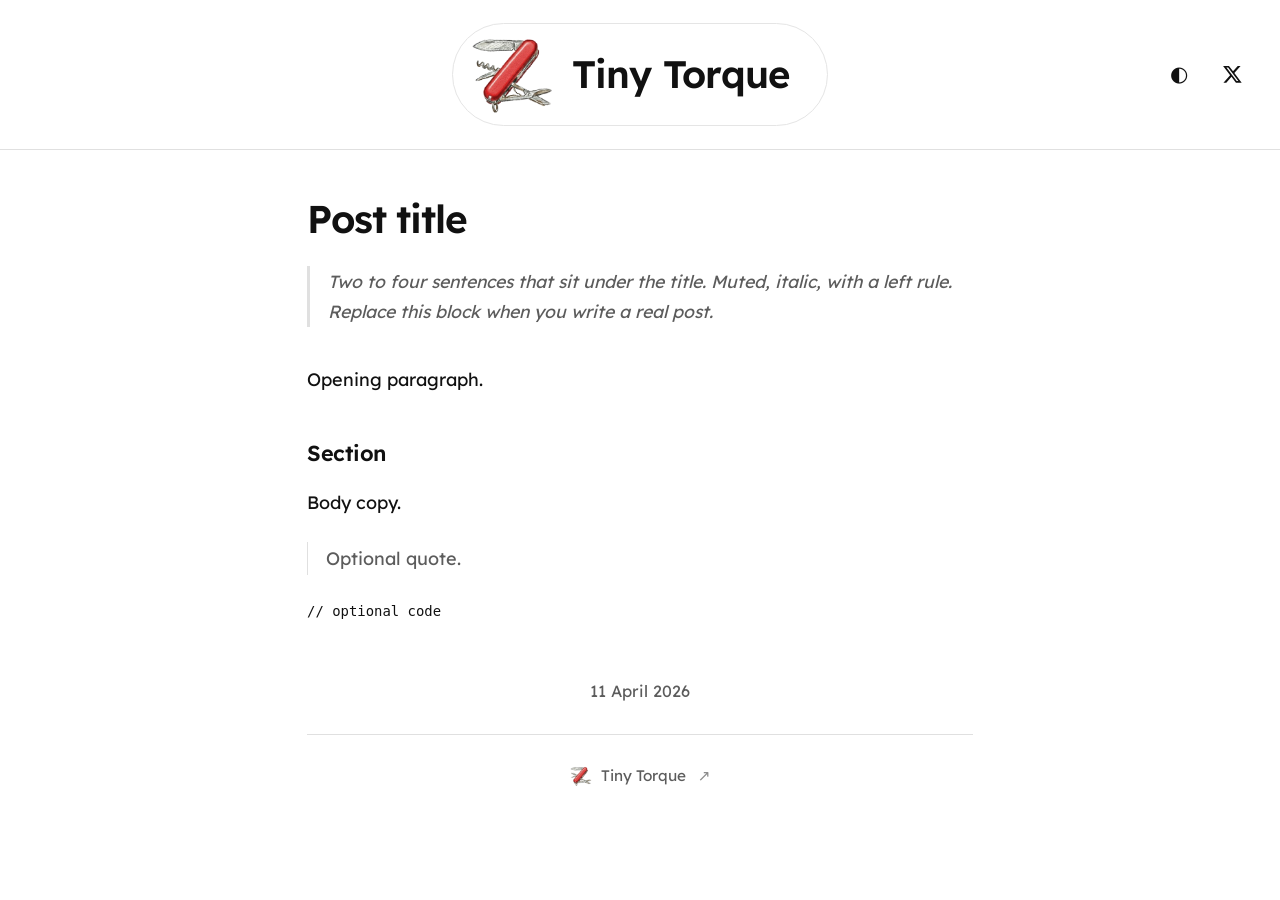
==== posts/post-template.html @ 3fabd124 "first" ====
<!DOCTYPE html>
<html lang="en">
  <head>
    <meta charset="utf-8" />
    <meta name="viewport" content="width=device-width, initial-scale=1" />
    <title>Post title — Tiny Torque</title>
    <meta name="description" content="Short summary for SEO." />
    <link rel="preconnect" href="https://fonts.googleapis.com" />
    <link rel="preconnect" href="https://fonts.gstatic.com" crossorigin />
    <link
      href="https://fonts.googleapis.com/css2?family=Lexend:wght@300;400;500;600&display=swap"
      rel="stylesheet"
    />
    <link rel="stylesheet" href="../style.css" />
  </head>
  <body>
    <div id="reading-progress" role="progressbar" aria-valuemin="0" aria-valuemax="100" aria-valuenow="0" aria-label="Reading progress"></div>

    <header class="site-header">
      <div class="header-spacer" aria-hidden="true"></div>
      <a href="../index.html" class="brand">
        <img src="../logo.png" alt="" width="76" height="76" />
        Tiny Torque
      </a>
      <div class="header-actions">
        <button type="button" class="theme-toggle" aria-label="Toggle theme">◐</button>
        <a
          href="https://x.com/tiny_torque"
          class="icon-link"
          aria-label="Tiny Torque on X"
          rel="me noopener noreferrer"
          target="_blank"
        >
          <svg viewBox="0 0 24 24" aria-hidden="true">
            <path
              d="M18.244 2.25h3.308l-7.227 8.26 8.502 11.24H16.17l-5.214-6.817L4.99 21.75H1.68l7.73-8.835L1.254 2.25H8.08l4.713 6.231zm-1.161 17.52h1.833L7.084 4.126H5.117z"
            />
          </svg>
        </a>
      </div>
    </header>

    <article class="post">
      <h1 class="post-title">Post title</h1>
      <p class="post-summary">
        Two to four sentences that sit under the title. Muted, italic, with a left rule. Replace this block when you write a real post.
      </p>
      <div class="post-body">
        <p>Opening paragraph.</p>
        <h2>Section</h2>
        <p>Body copy.</p>
        <blockquote>
          <p>Optional quote.</p>
        </blockquote>
        <pre><code>// optional code</code></pre>
      </div>

      <footer class="post-footer">
        <time class="post-date" datetime="2026-04-11">11 April 2026</time>
        <hr />
        <a href="../index.html" class="footer-brand">
          <img src="../logo.png" alt="" width="22" height="22" />
          Tiny Torque
          <span class="arrow" aria-hidden="true">↗</span>
        </a>
      </footer>
    </article>

    <script src="../script.js"></script>
  </body>
</html>
---- style.css ----
/* Tiny Torque — plain HTML/CSS, Lexend */

:root {
  --bg: #ffffff;
  --text: #111111;
  --muted: #5c5c5c;
  --rule: #e0e0e0;
  --link-hover: #111111;
  --accent-progress: #de4947;
  /* Header brand capsule: always light, both themes */
  --brand-capsule-bg: #ffffff;
  --brand-capsule-text: #111111;
  --brand-capsule-border: #e5e5e5;
}

[data-theme="dark"] {
  --bg: #0f0f0f;
  --text: #e8e8e8;
  --muted: #9a9a9a;
  --rule: #2a2a2a;
  --link-hover: #e8e8e8;
}

*,
*::before,
*::after {
  box-sizing: border-box;
}

html {
  font-size: 18px;
  -webkit-font-smoothing: antialiased;
}

body {
  margin: 0;
  font-family: "Lexend", system-ui, sans-serif;
  font-weight: 400;
  background: var(--bg);
  color: var(--text);
  line-height: 1.85;
  min-height: 100vh;
}

a {
  color: inherit;
  text-decoration: none;
}

a:hover {
  color: var(--link-hover);
}

/* Reading progress — accent only here */
#reading-progress {
  position: fixed;
  top: 0;
  left: 0;
  height: 3px;
  width: 0%;
  max-width: 100%;
  background: var(--accent-progress);
  z-index: 200;
  pointer-events: none;
  opacity: 0;
  transition: opacity 0.15s ease;
}

#reading-progress.is-active {
  opacity: 1;
}

.site-header {
  display: grid;
  grid-template-columns: minmax(0, 1fr) auto minmax(0, 1fr);
  align-items: center;
  gap: 0.75rem 1rem;
  padding: 1.25rem 1.5rem;
  border-bottom: 1px solid var(--rule);
}

.header-spacer {
  min-width: 0;
  pointer-events: none;
}

.brand {
  grid-column: 2;
  justify-self: center;
  display: inline-flex;
  align-items: center;
  gap: 0.9rem;
  font-weight: 600;
  font-size: clamp(1.55rem, 4vw, 2.125rem);
  letter-spacing: -0.02em;
  line-height: 1.1;
  color: var(--brand-capsule-text);
  background: var(--brand-capsule-bg);
  border: 1px solid var(--brand-capsule-border);
  border-radius: 9999px;
  padding: 0.45rem 2.1rem 0.45rem 0.95rem;
}

.brand:hover {
  color: var(--brand-capsule-text);
  opacity: 0.92;
}

.brand:focus-visible {
  outline: 2px solid var(--brand-capsule-text);
  outline-offset: 3px;
}

.brand img {
  width: 4rem;
  height: 4rem;
  display: block;
  object-fit: contain;
  flex-shrink: 0;
}

@media (min-width: 640px) {
  .brand img {
    width: 4.75rem;
    height: 4.75rem;
  }
}

.header-actions {
  grid-column: 3;
  justify-self: end;
  display: flex;
  align-items: center;
  gap: 0.75rem;
}

.theme-toggle {
  display: inline-flex;
  align-items: center;
  justify-content: center;
  width: 2.25rem;
  height: 2.25rem;
  padding: 0;
  border: none;
  background: transparent;
  color: var(--text);
  cursor: pointer;
  font-size: 1.15rem;
  line-height: 1;
  border-radius: 4px;
}

.theme-toggle:hover {
  opacity: 0.75;
}

.theme-toggle:focus-visible {
  outline: 2px solid var(--text);
  outline-offset: 2px;
}

.icon-link {
  display: inline-flex;
  align-items: center;
  justify-content: center;
  width: 2.25rem;
  height: 2.25rem;
  color: var(--text);
  border-radius: 4px;
}

.icon-link:hover {
  opacity: 0.75;
}

.icon-link:focus-visible {
  outline: 2px solid var(--text);
  outline-offset: 2px;
}

.icon-link svg {
  width: 1.15rem;
  height: 1.15rem;
  fill: currentColor;
}

main {
  max-width: 42rem;
  margin: 0 auto;
  padding: 2rem 1.5rem 4rem;
}

/* Index: post list */
.post-list {
  list-style: none;
  margin: 0;
  padding: 0;
}

.post-list li {
  border-bottom: 1px solid var(--rule);
}

.post-list li:first-child {
  border-top: 1px solid var(--rule);
}

.post-row {
  display: flex;
  align-items: baseline;
  justify-content: space-between;
  gap: 1rem;
  padding: 0.85rem 0;
  flex-wrap: wrap;
}

.post-row a {
  flex: 1 1 auto;
  min-width: 0;
  font-weight: 400;
  text-decoration: none;
}

.post-row a:hover {
  text-decoration: underline;
  text-underline-offset: 0.2em;
}

.post-row time {
  flex: 0 0 auto;
  font-size: 0.85rem;
  color: var(--muted);
  font-variant-numeric: tabular-nums;
}

/* Post page */
article.post {
  max-width: 40rem;
  margin: 0 auto;
  padding: 2.5rem 1.5rem 4rem;
}

.post-title {
  font-size: clamp(1.65rem, 4vw, 2.15rem);
  font-weight: 600;
  line-height: 1.25;
  letter-spacing: -0.03em;
  margin: 0 0 1.25rem;
  text-align: left;
}

.post-summary {
  margin: 0 0 2rem;
  padding-left: 1rem;
  border-left: 3px solid var(--rule);
  color: var(--muted);
  font-style: italic;
  font-size: 0.98rem;
  line-height: 1.75;
}

.post-body {
  margin: 0;
}

.post-body p {
  margin: 0 0 1.25em;
}

.post-body h2 {
  font-size: 1.2rem;
  font-weight: 600;
  margin: 2rem 0 0.75rem;
  letter-spacing: -0.02em;
}

.post-body h3 {
  font-size: 1.05rem;
  font-weight: 600;
  margin: 1.75rem 0 0.5rem;
}

.post-body blockquote {
  margin: 1.25rem 0;
  padding-left: 1rem;
  border-left: 1px solid var(--rule);
  color: var(--muted);
}

.post-body pre,
.post-body code {
  font-family: ui-monospace, "Cascadia Code", "Source Code Pro", Menlo, Consolas, monospace;
  font-size: 0.88em;
}

.post-body pre {
  margin: 1.25rem 0;
  padding: 0;
  overflow-x: auto;
  line-height: 1.6;
  white-space: pre-wrap;
  word-break: break-word;
}

.post-body code {
  font-weight: 400;
}

.post-body ul,
.post-body ol {
  margin: 0 0 1.25em;
  padding-left: 1.35rem;
}

.post-body li {
  margin-bottom: 0.35em;
}

.post-body img {
  display: block;
  width: 100%;
  height: auto;
  margin: 1.5rem 0;
}

.post-footer {
  margin-top: 3rem;
  padding-top: 0;
  text-align: center;
}

.post-footer .post-date {
  display: block;
  color: var(--muted);
  font-size: 0.9rem;
  margin-bottom: 1.5rem;
}

.post-footer hr {
  border: none;
  border-top: 1px solid var(--rule);
  margin: 0 0 1.5rem;
}

.footer-brand {
  display: inline-flex;
  align-items: center;
  gap: 0.5rem;
  font-size: 0.85rem;
  color: var(--muted);
  font-weight: 400;
}

.footer-brand img {
  width: 22px;
  height: 22px;
  object-fit: contain;
}

.footer-brand .arrow {
  margin-left: 0.15rem;
  opacity: 0.7;
}
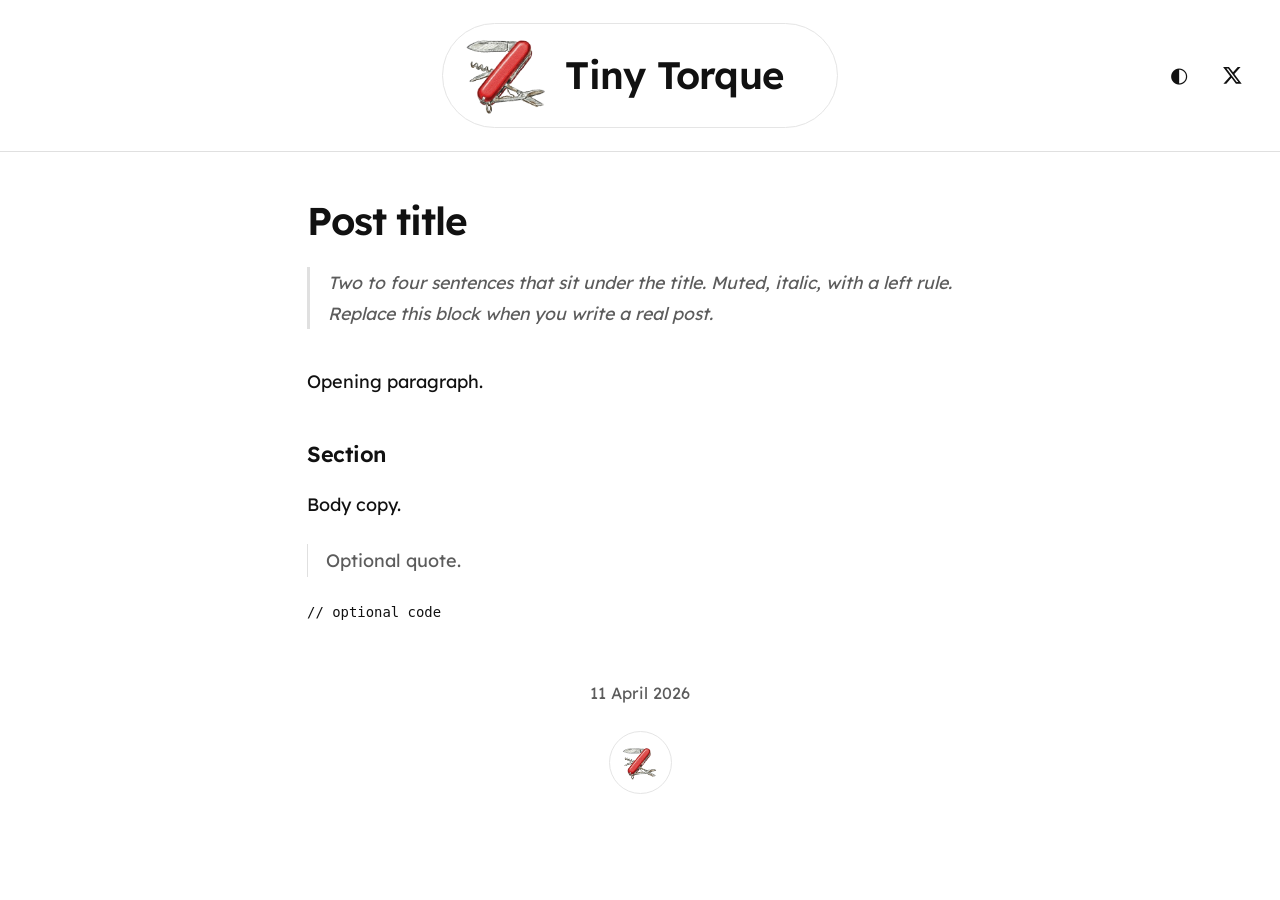
==== commit 824b8d04: "design tweaks" ====
--- a/posts/post-template.html
+++ b/posts/post-template.html
@@ -57,11 +57,8 @@
 
       <footer class="post-footer">
         <time class="post-date" datetime="2026-04-11">11 April 2026</time>
-        <hr />
-        <a href="../index.html" class="footer-brand">
-          <img src="../logo.png" alt="" width="22" height="22" />
-          Tiny Torque
-          <span class="arrow" aria-hidden="true">↗</span>
+        <a href="../index.html" class="footer-home-logo" aria-label="Tiny Torque home">
+          <img src="../logo.png" alt="" width="32" height="32" />
         </a>
       </footer>
     </article>
--- a/style.css
+++ b/style.css
@@ -76,6 +76,8 @@
   align-items: center;
   gap: 0.75rem 1rem;
   padding: 1.25rem 1.5rem;
+  padding-left: max(1.5rem, env(safe-area-inset-left));
+  padding-right: max(1.5rem, env(safe-area-inset-right));
   border-bottom: 1px solid var(--rule);
 }
 
@@ -98,7 +100,7 @@
   background: var(--brand-capsule-bg);
   border: 1px solid var(--brand-capsule-border);
   border-radius: 9999px;
-  padding: 0.45rem 2.1rem 0.45rem 0.95rem;
+  padding: 0.5rem 3rem 0.5rem 1.15rem;
 }
 
 .brand:hover {
@@ -123,6 +125,46 @@
   .brand img {
     width: 4.75rem;
     height: 4.75rem;
+  }
+}
+
+/* Narrow viewports: safe area, touch targets */
+@media (max-width: 639px) {
+  .site-header {
+    padding-top: max(0.65rem, env(safe-area-inset-top));
+    padding-bottom: 0.65rem;
+    padding-left: max(0.65rem, env(safe-area-inset-left));
+    padding-right: max(0.65rem, env(safe-area-inset-right));
+    gap: 0.35rem 0.45rem;
+  }
+
+  .theme-toggle,
+  .icon-link {
+    width: 2.75rem;
+    height: 2.75rem;
+    min-width: 2.75rem;
+    min-height: 2.75rem;
+  }
+
+  .theme-toggle {
+    font-size: 1.05rem;
+  }
+
+  .brand {
+    max-width: min(100%, calc(100vw - 5.75rem));
+  }
+
+  /* Post pages only: smaller capsule so it clears controls */
+  body:has(article.post) .brand {
+    font-size: clamp(1.05rem, 4.5vw, 1.45rem);
+    gap: 0.45rem;
+    padding: 0.35rem 1.35rem 0.35rem 0.55rem;
+    max-width: min(100%, calc(100vw - 6.5rem));
+  }
+
+  body:has(article.post) .brand img {
+    width: 2.6rem;
+    height: 2.6rem;
   }
 }
 
@@ -201,10 +243,6 @@
   border-bottom: 1px solid var(--rule);
 }
 
-.post-list li:first-child {
-  border-top: 1px solid var(--rule);
-}
-
 .post-row {
   display: flex;
   align-items: baseline;
@@ -333,31 +371,33 @@
   display: block;
   color: var(--muted);
   font-size: 0.9rem;
-  margin-bottom: 1.5rem;
-}
-
-.post-footer hr {
-  border: none;
-  border-top: 1px solid var(--rule);
-  margin: 0 0 1.5rem;
-}
-
-.footer-brand {
+  margin-bottom: 1.25rem;
+}
+
+/* Home link: logo only, always white circle (both themes) */
+.footer-home-logo {
   display: inline-flex;
   align-items: center;
-  gap: 0.5rem;
-  font-size: 0.85rem;
-  color: var(--muted);
-  font-weight: 400;
-}
-
-.footer-brand img {
-  width: 22px;
-  height: 22px;
+  justify-content: center;
+  width: 3.5rem;
+  height: 3.5rem;
+  border-radius: 50%;
+  background: var(--brand-capsule-bg);
+  border: 1px solid var(--brand-capsule-border);
+}
+
+.footer-home-logo:hover {
+  opacity: 0.9;
+}
+
+.footer-home-logo:focus-visible {
+  outline: 2px solid var(--text);
+  outline-offset: 3px;
+}
+
+.footer-home-logo img {
+  width: 2rem;
+  height: 2rem;
   object-fit: contain;
-}
-
-.footer-brand .arrow {
-  margin-left: 0.15rem;
-  opacity: 0.7;
-}
+  display: block;
+}
